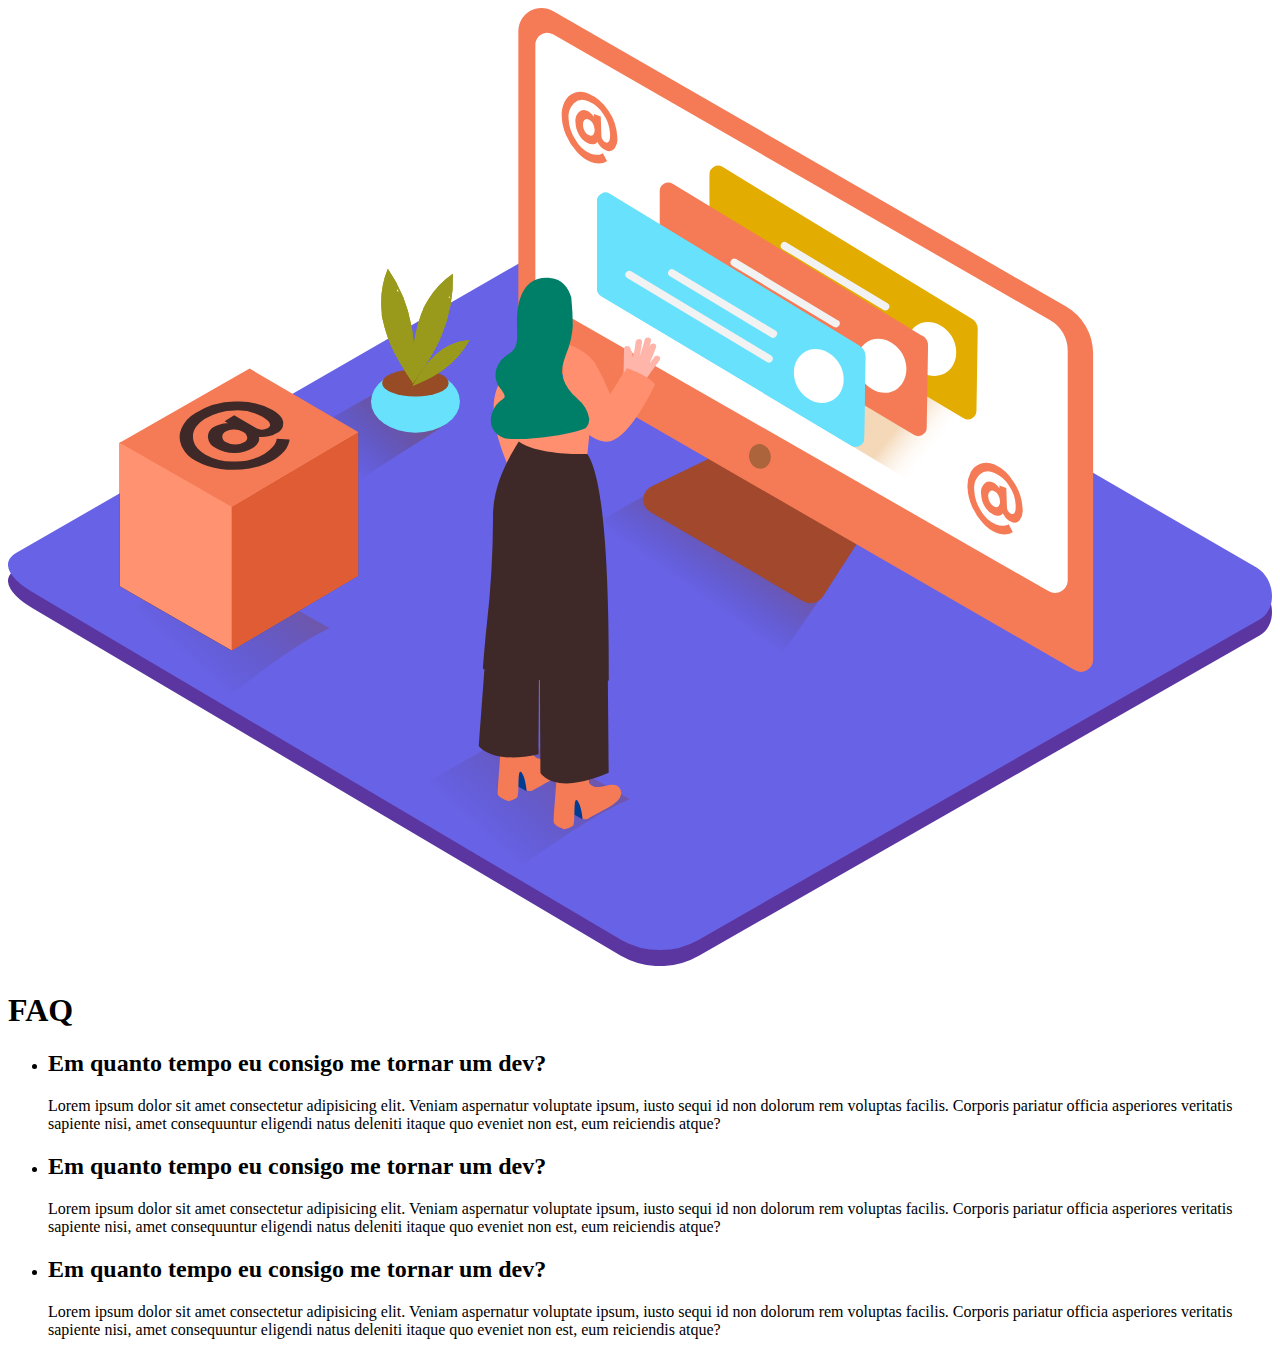
==== index.html @ ccb7d9c9 "questions" ====
<!DOCTYPE html>
<html lang="en">
<head>
    <meta charset="UTF-8">
    <meta http-equiv="X-UA-Compatible" content="IE=edge">
    <meta name="viewport" content="width=device-width, initial-scale=1.0">
    <link rel="shortcut icon" href="imagens/favicon.png" type="image/x-icon">
    <title>MapaDevWeek - FAQ</title>
</head>
<body>
    <main>
        <section>
            <img src="/imagens/ilustracao-computador.svg" class="Logo" alt="Mulher Mexendo No Computador">

            <div class="content">
                <h1>FAQ</h1>

                <ul class="items">
                    <li class="item">
                        <h2 class="question">
                            Em quanto tempo eu consigo me tornar um dev?    
                        </h2>

                        <p class="answer">
                            Lorem ipsum dolor sit amet consectetur adipisicing elit. Veniam aspernatur voluptate ipsum, iusto sequi id non dolorum rem voluptas facilis. Corporis pariatur officia asperiores veritatis sapiente nisi, amet consequuntur eligendi natus deleniti itaque quo eveniet non est, eum reiciendis atque?
                        </p>
                    </li>
                    
                    <li class="item">
                        <h2 class="question">
                            Em quanto tempo eu consigo me tornar um dev?    
                        </h2>

                        <p class="answer">
                            Lorem ipsum dolor sit amet consectetur adipisicing elit. Veniam aspernatur voluptate ipsum, iusto sequi id non dolorum rem voluptas facilis. Corporis pariatur officia asperiores veritatis sapiente nisi, amet consequuntur eligendi natus deleniti itaque quo eveniet non est, eum reiciendis atque?
                        </p>
                    </li>

                    <li class="item">
                        <h2 class="question">
                            Em quanto tempo eu consigo me tornar um dev?    
                        </h2>

                        <p class="answer">
                            Lorem ipsum dolor sit amet consectetur adipisicing elit. Veniam aspernatur voluptate ipsum, iusto sequi id non dolorum rem voluptas facilis. Corporis pariatur officia asperiores veritatis sapiente nisi, amet consequuntur eligendi natus deleniti itaque quo eveniet non est, eum reiciendis atque?
                        </p>
                    </li>
                </ul>
            </div>
        </section>
    </main>
</body>
</html>
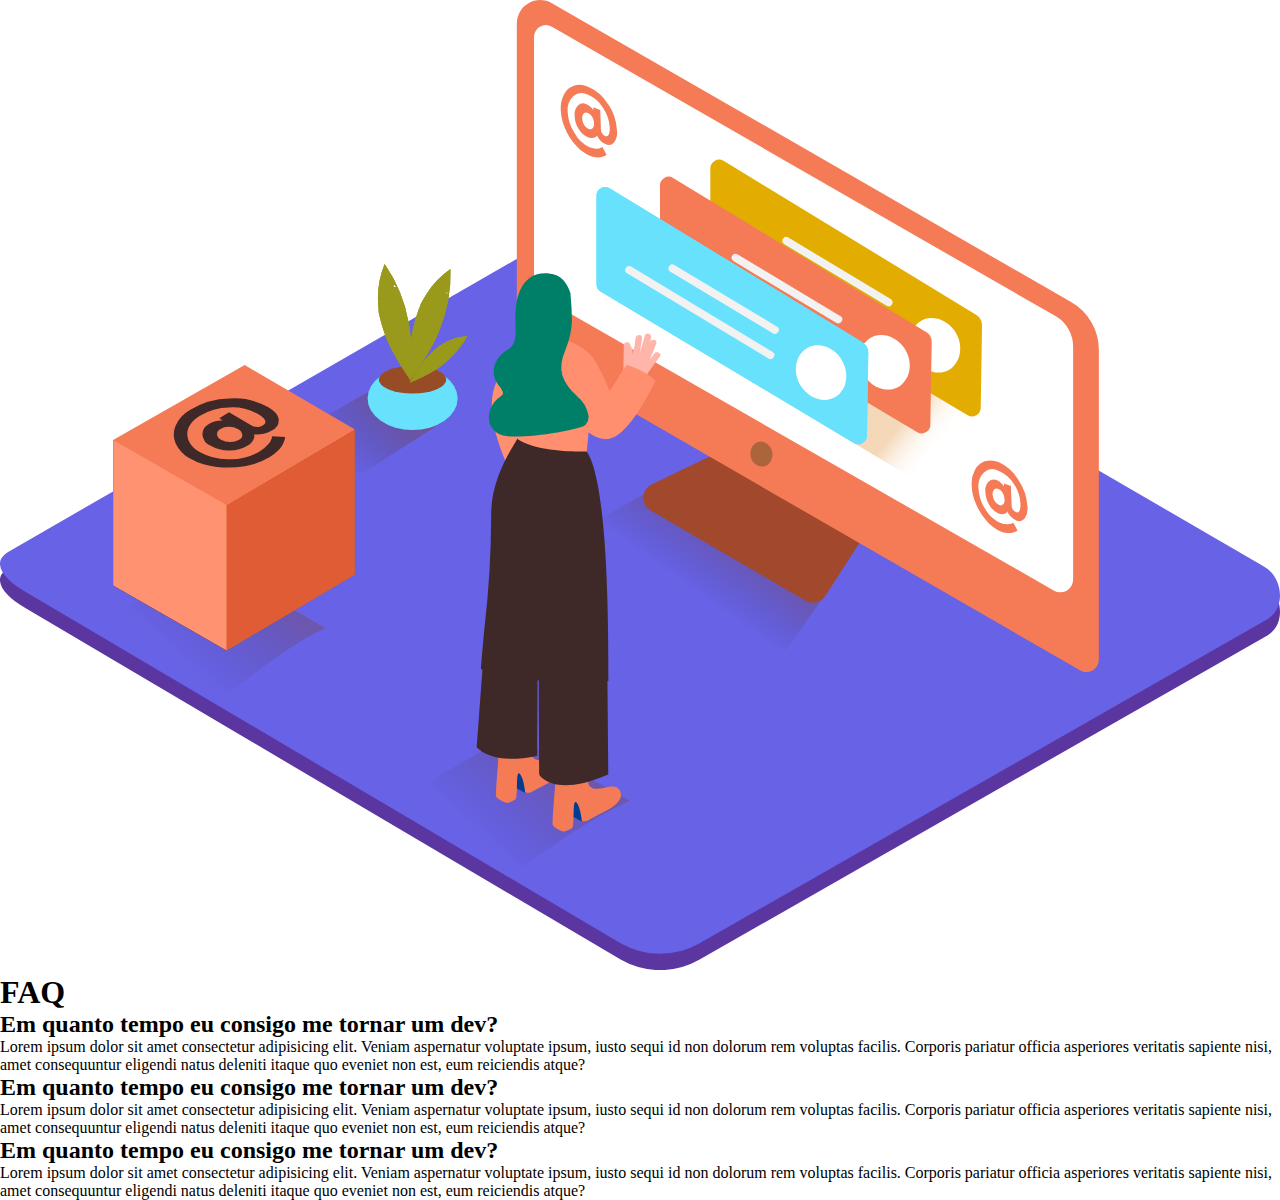
==== commit 5fb1b43d: "add css" ====
--- a/index.html
+++ b/index.html
@@ -4,6 +4,8 @@
     <meta charset="UTF-8">
     <meta http-equiv="X-UA-Compatible" content="IE=edge">
     <meta name="viewport" content="width=device-width, initial-scale=1.0">
+
+    <link rel="stylesheet" href="styles.css">
     <link rel="shortcut icon" href="imagens/favicon.png" type="image/x-icon">
     <title>MapaDevWeek - FAQ</title>
 </head>
--- a/styles.css
+++ b/styles.css
@@ -0,0 +1,5 @@
+* {
+  margin: 0;
+  padding: 0;
+  box-sizing: border-box;
+}
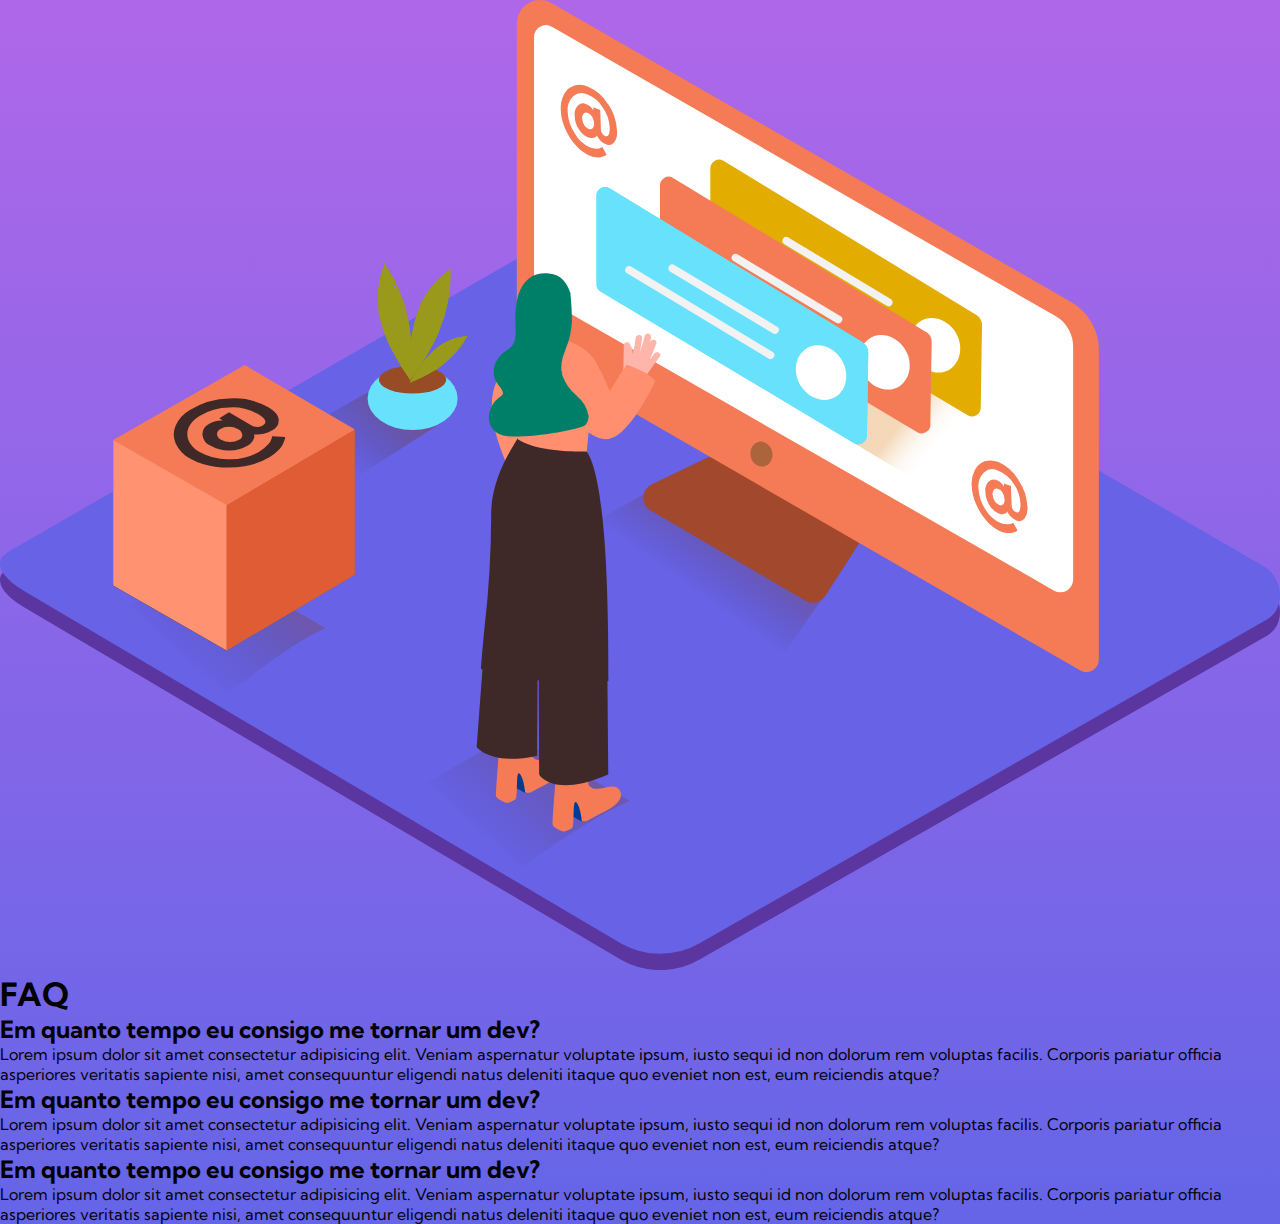
==== commit 70262828: "estilizando body" ====
--- a/index.html
+++ b/index.html
@@ -6,6 +6,7 @@
     <meta name="viewport" content="width=device-width, initial-scale=1.0">
 
     <link rel="stylesheet" href="styles.css">
+    <link rel="stylesheet" href="https://fonts.googleapis.com/css2?family=Kumbh+Sans:wght@400;700&display=swap">
     <link rel="shortcut icon" href="imagens/favicon.png" type="image/x-icon">
     <title>MapaDevWeek - FAQ</title>
 </head>
--- a/styles.css
+++ b/styles.css
@@ -1,5 +1,16 @@
+/* @import url("https://fonts.googleapis.com/css2?family=Kumbh+Sans:wght@400;700&display=swap"); */
+
 * {
   margin: 0;
   padding: 0;
   box-sizing: border-box;
 }
+
+body {
+  min-height: 100%;
+  font-family: "Kumbh Sans", sans-serif;
+  background: linear-gradient(#af67e9, #6565e7);
+}
+
+/* main {
+} */
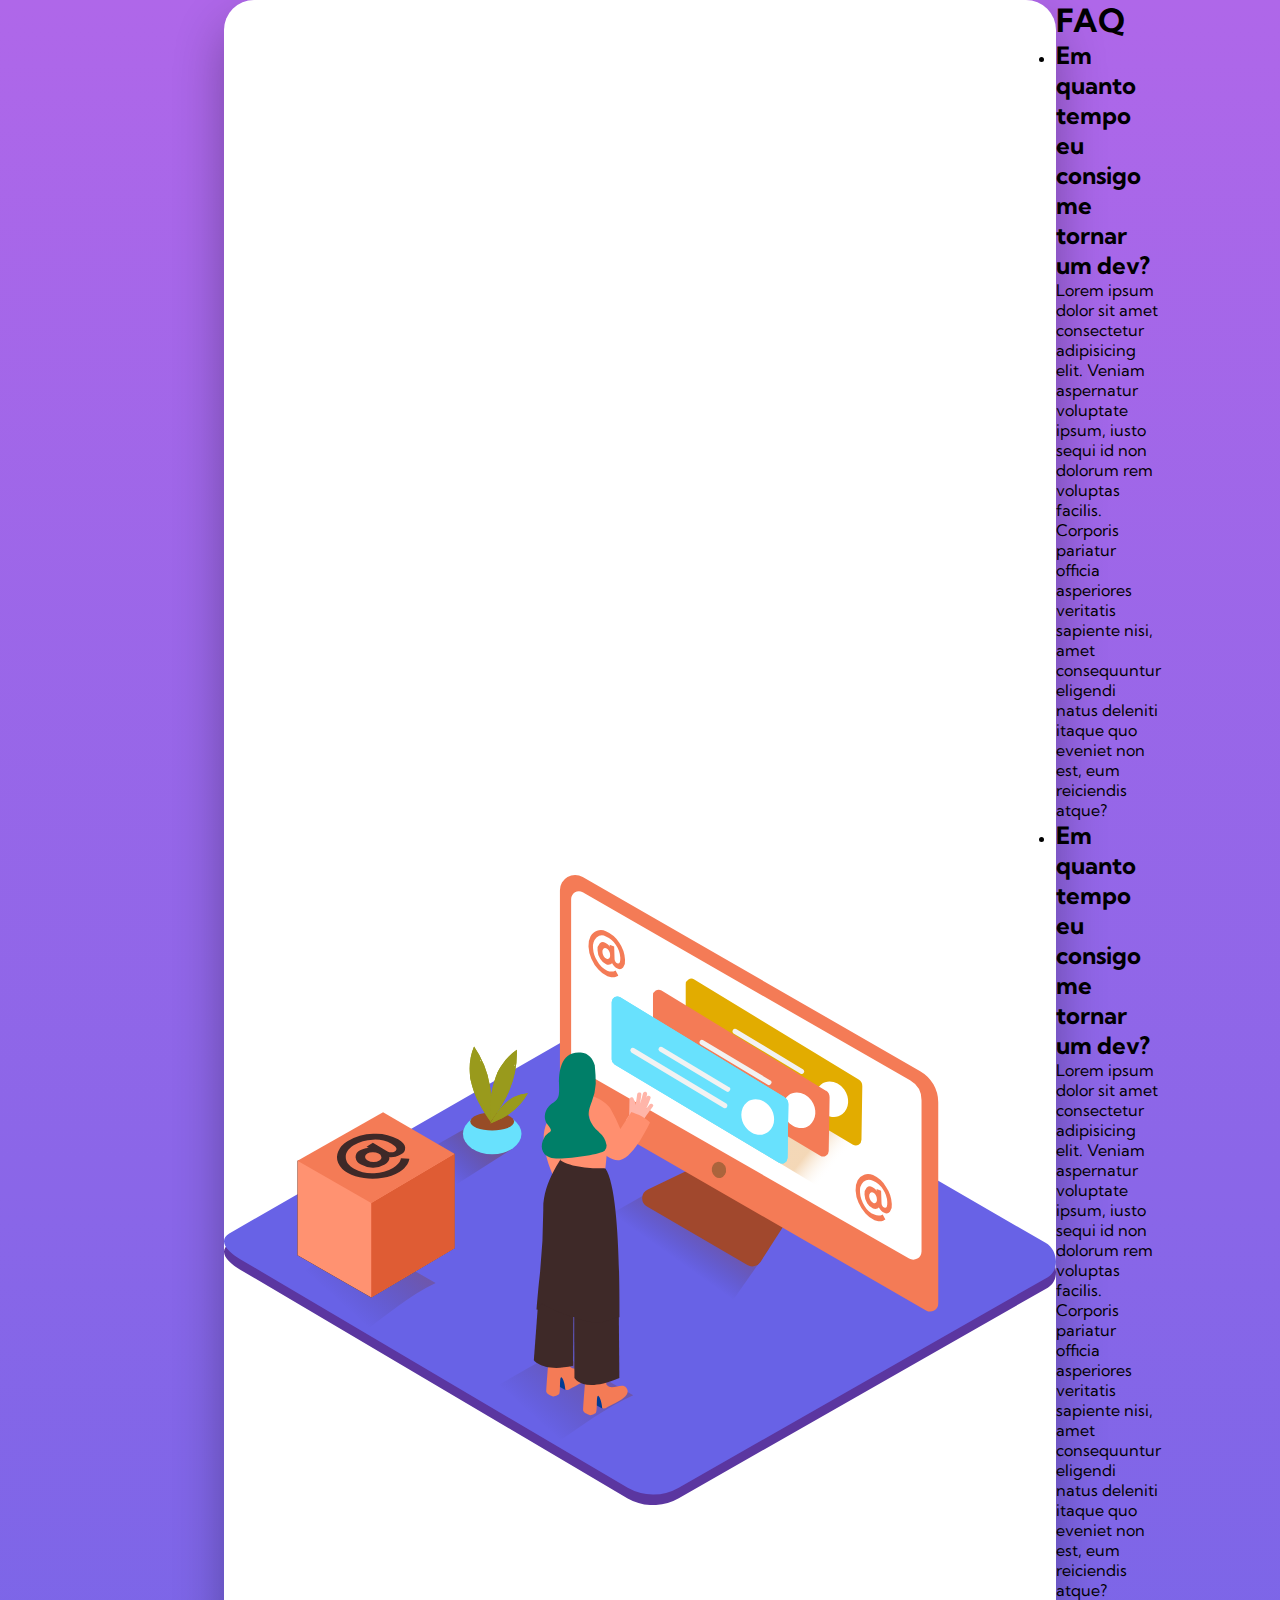
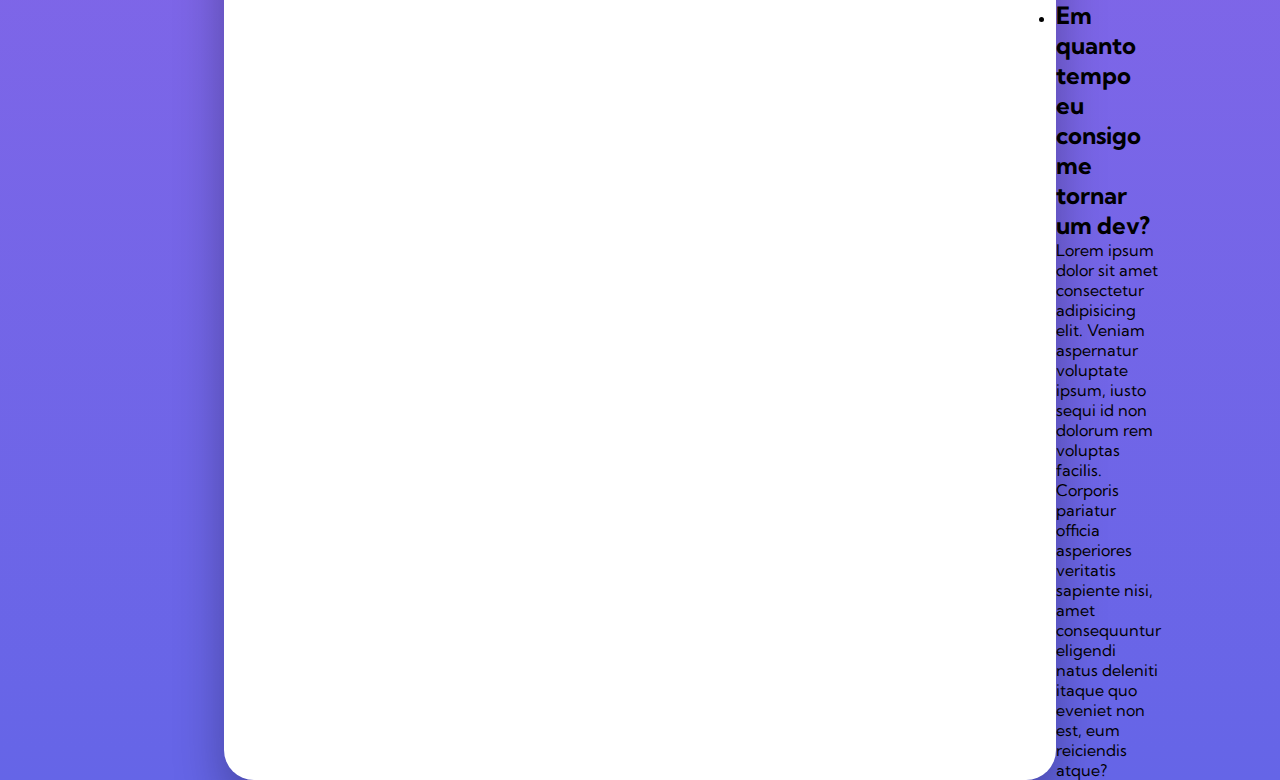
==== commit 84b90f74: "estilizando faq" ====
--- a/index.html
+++ b/index.html
@@ -12,7 +12,7 @@
 </head>
 <body>
     <main>
-        <section>
+        <section id="faq">
             <img src="/imagens/ilustracao-computador.svg" class="Logo" alt="Mulher Mexendo No Computador">
 
             <div class="content">
--- a/styles.css
+++ b/styles.css
@@ -12,5 +12,19 @@
   background: linear-gradient(#af67e9, #6565e7);
 }
 
-/* main {
-} */
+main {
+  display: flex;
+  justify-content: center;
+  align-items: center;
+  min-height: 100vh;
+}
+
+#faq {
+  width: 65%;
+  min-height: 450px;
+  box-shadow: 0px 25px 50px rgba(0, 0, 0, 0.3);
+  background-color: #fff;
+  display: flex;
+  align-items: center;
+  border-radius: 30px;
+}
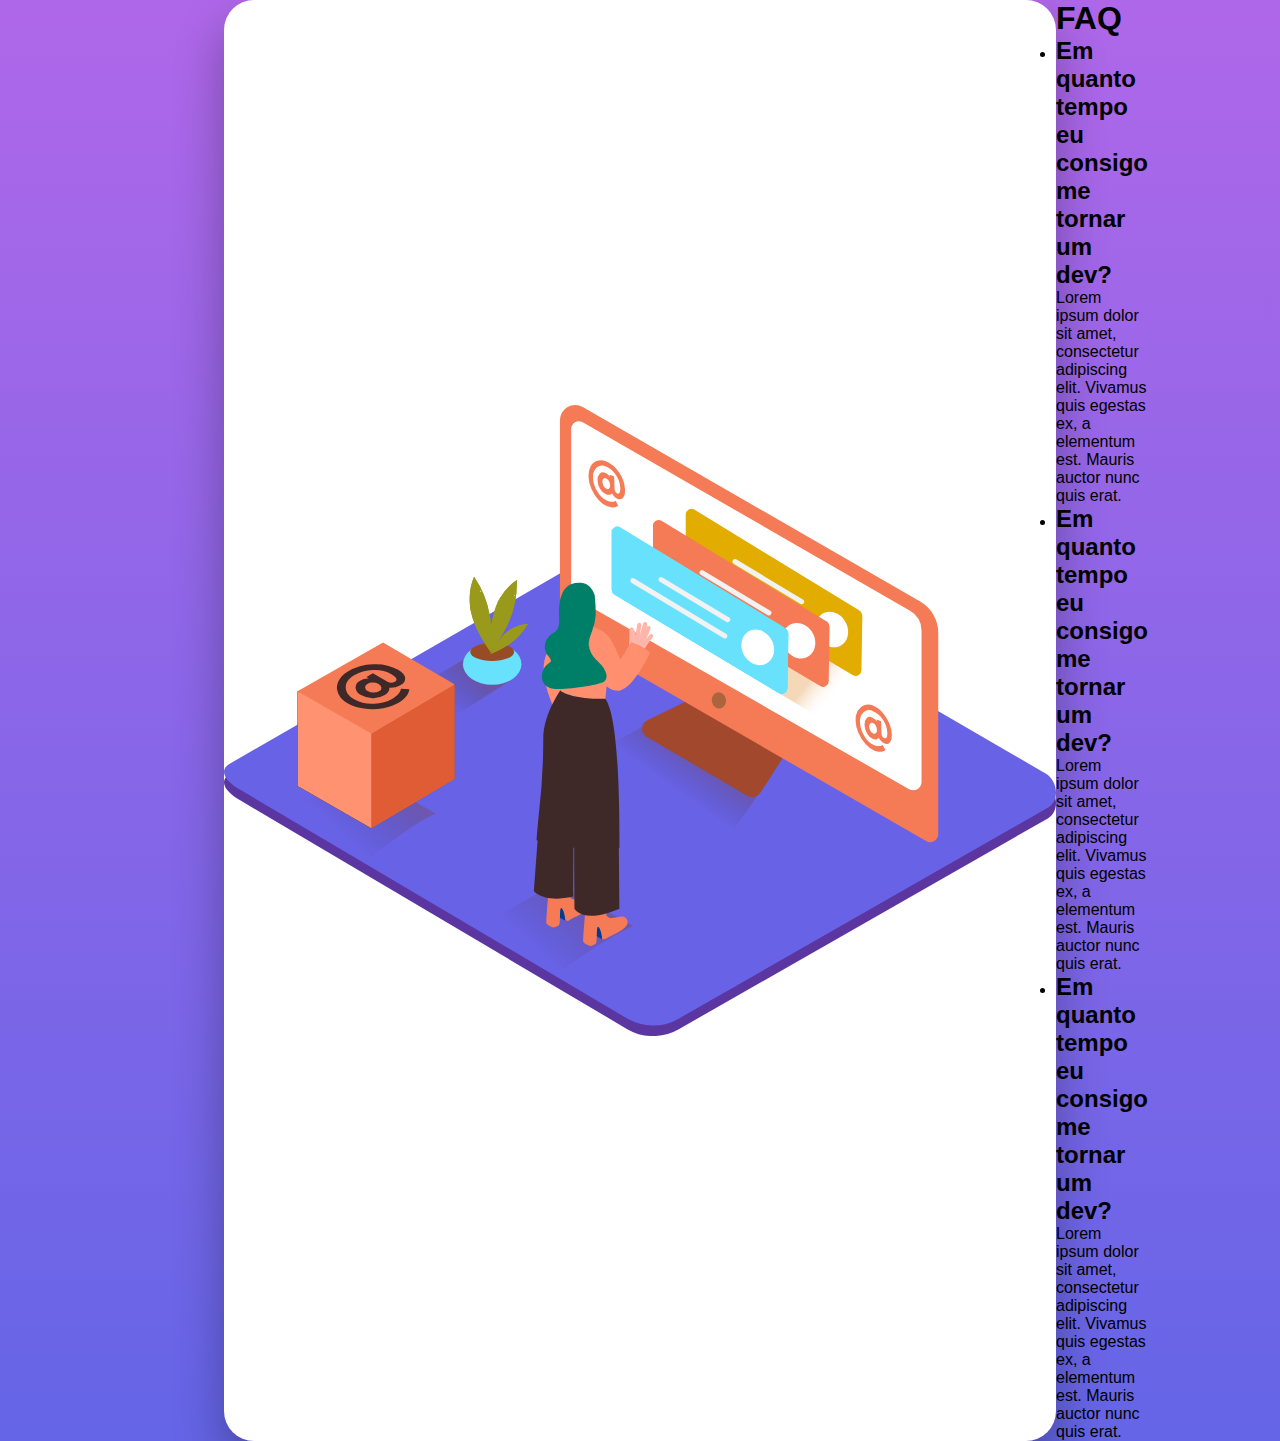
==== commit b9af644f: "add a test" ====
--- a/index.html
+++ b/index.html
@@ -6,14 +6,13 @@
     <meta name="viewport" content="width=device-width, initial-scale=1.0">
 
     <link rel="stylesheet" href="styles.css">
-    <link rel="stylesheet" href="https://fonts.googleapis.com/css2?family=Kumbh+Sans:wght@400;700&display=swap">
     <link rel="shortcut icon" href="imagens/favicon.png" type="image/x-icon">
     <title>MapaDevWeek - FAQ</title>
 </head>
 <body>
     <main>
         <section id="faq">
-            <img src="/imagens/ilustracao-computador.svg" class="Logo" alt="Mulher Mexendo No Computador">
+            <img src="/imagens/ilustracao-computador.svg" class="logo" alt="Mulher Mexendo No Computador">
 
             <div class="content">
                 <h1>FAQ</h1>
@@ -25,7 +24,8 @@
                         </h2>
 
                         <p class="answer">
-                            Lorem ipsum dolor sit amet consectetur adipisicing elit. Veniam aspernatur voluptate ipsum, iusto sequi id non dolorum rem voluptas facilis. Corporis pariatur officia asperiores veritatis sapiente nisi, amet consequuntur eligendi natus deleniti itaque quo eveniet non est, eum reiciendis atque?
+                            Lorem ipsum dolor sit amet, consectetur adipiscing elit. Vivamus
+                            quis egestas ex, a elementum est. Mauris auctor nunc quis erat.
                         </p>
                     </li>
                     
@@ -35,7 +35,8 @@
                         </h2>
 
                         <p class="answer">
-                            Lorem ipsum dolor sit amet consectetur adipisicing elit. Veniam aspernatur voluptate ipsum, iusto sequi id non dolorum rem voluptas facilis. Corporis pariatur officia asperiores veritatis sapiente nisi, amet consequuntur eligendi natus deleniti itaque quo eveniet non est, eum reiciendis atque?
+                            Lorem ipsum dolor sit amet, consectetur adipiscing elit. Vivamus
+                            quis egestas ex, a elementum est. Mauris auctor nunc quis erat.
                         </p>
                     </li>
 
@@ -45,7 +46,8 @@
                         </h2>
 
                         <p class="answer">
-                            Lorem ipsum dolor sit amet consectetur adipisicing elit. Veniam aspernatur voluptate ipsum, iusto sequi id non dolorum rem voluptas facilis. Corporis pariatur officia asperiores veritatis sapiente nisi, amet consequuntur eligendi natus deleniti itaque quo eveniet non est, eum reiciendis atque?
+                            Lorem ipsum dolor sit amet, consectetur adipiscing elit. Vivamus
+                            quis egestas ex, a elementum est. Mauris auctor nunc quis erat.
                         </p>
                     </li>
                 </ul>
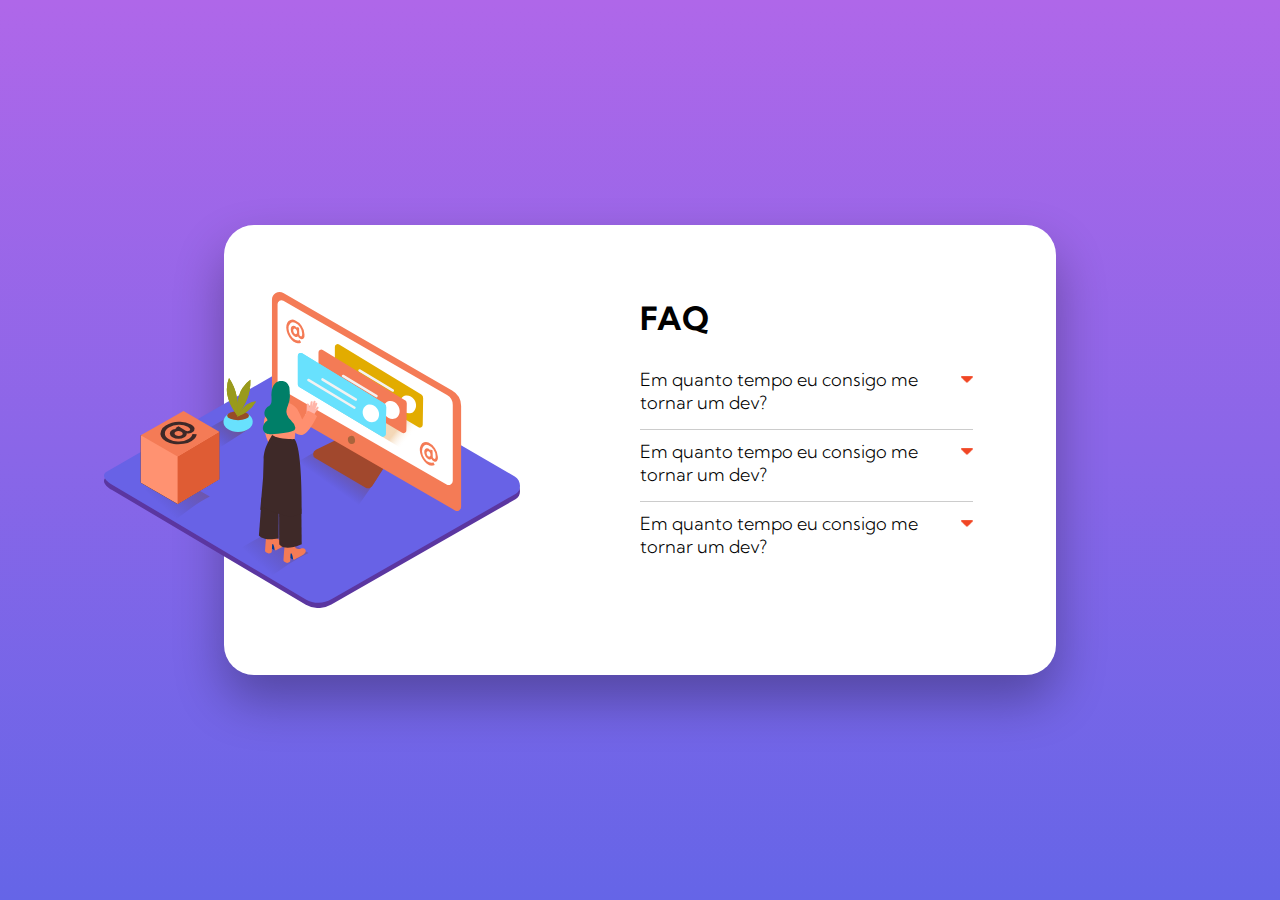
==== commit 6d2953a8: "add javascript" ====
--- a/index.html
+++ b/index.html
@@ -54,5 +54,6 @@
             </div>
         </section>
     </main>
+    <script src="faq.js"></script>
 </body>
 </html>--- a/styles.css
+++ b/styles.css
@@ -1,15 +1,18 @@
-/* @import url("https://fonts.googleapis.com/css2?family=Kumbh+Sans:wght@400;700&display=swap"); */
+@import url("https://fonts.googleapis.com/css2?family=Kumbh+Sans:wght@400;700&display=swap");
 
 * {
   margin: 0;
   padding: 0;
-  box-sizing: border-box;
+  font-weight: 300;
+}
+
+html {
+  background: linear-gradient(#af67e9, #6565e7);
+  min-height: 100%;
 }
 
 body {
-  min-height: 100%;
   font-family: "Kumbh Sans", sans-serif;
-  background: linear-gradient(#af67e9, #6565e7);
 }
 
 main {
@@ -22,9 +25,101 @@
 #faq {
   width: 65%;
   min-height: 450px;
-  box-shadow: 0px 25px 50px rgba(0, 0, 0, 0.3);
+  box-shadow: 0px 25px 50px rgba(0, 0, 0, 0.3); /*https://developer.mozilla.org/en-US/docs/Web/CSS/box-shadow*/
   background-color: #fff;
   display: flex;
   align-items: center;
   border-radius: 30px;
 }
+
+#faq .logo {
+  position: relative;
+  left: -120px;
+  width: 50%;
+  margin: 50px 0;
+}
+
+#faq .content {
+  width: 40%;
+  padding-bottom: 20px;
+}
+
+#faq .content h1 {
+  font-size: 32px;
+  font-weight: 700;
+  margin-bottom: 30px;
+}
+
+#faq .items {
+  list-style-type: none;
+}
+
+#faq .items .item {
+  cursor: pointer;
+  background-image: url(./imagens/icone-seta-pra-baixo.png);
+  background-repeat: no-repeat;
+  background-position: top 8px right 0;
+  background-size: 12px;
+  border-bottom: 1px solid #ccc;
+  margin: 10px 0;
+}
+
+#faq .items .item:last-child {
+  border-bottom: none;
+}
+
+#faq .items .item .question {
+  padding-bottom: 15px;
+  transition: 0.2s ease;
+  font-size: 18px;
+  width: 90%;
+}
+
+#faq .items .item .question:hover {
+  color: #f47c57;
+}
+
+#faq .items .item .answer {
+  display: none;
+  padding-bottom: 15px;
+  font-size: 12px;
+}
+
+/* Responsividade da aplicação */
+
+@media (max-width: 1140px) {
+  #faq {
+    flex-direction: column;
+    width: 90%;
+  }
+
+  #faq .content {
+    width: 100%;
+  }
+
+  #faq .content h1 {
+    font-size: 24px;
+    text-align: center;
+  }
+
+  #faq .items {
+    width: 80%;
+    margin: 0 auto;
+  }
+
+  #faq .items .question {
+    font-size: 16px;
+  }
+
+  #faq .logo {
+    width: 40%;
+    left: 0;
+    margin: 30px 0;
+  }
+}
+
+@media (max-width: 425px) {
+  #faq {
+    height: 540px;
+  }
+}
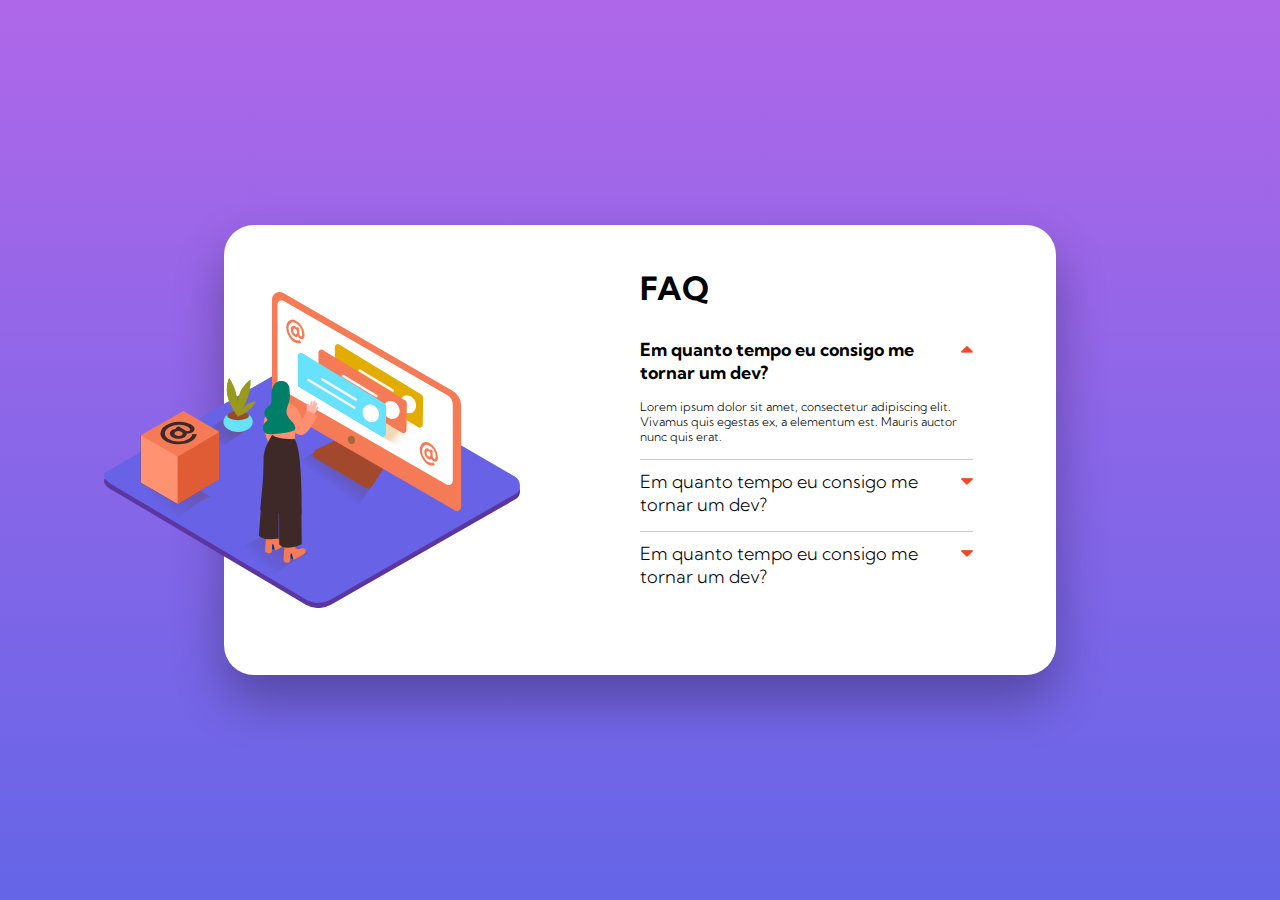
==== commit 4762a2d4: "estilizano items ativos" ====
--- a/index.html
+++ b/index.html
@@ -18,7 +18,7 @@
                 <h1>FAQ</h1>
 
                 <ul class="items">
-                    <li class="item">
+                    <li class="item active">
                         <h2 class="question">
                             Em quanto tempo eu consigo me tornar um dev?    
                         </h2>
--- a/styles.css
+++ b/styles.css
@@ -85,6 +85,20 @@
   font-size: 12px;
 }
 
+/* Items ativos */
+
+#faq .items .item.active h2 {
+  font-weight: 700;
+}
+
+#faq .items .item.active .answer {
+  display: block;
+}
+
+#faq .items .item.active {
+  background-image: url(./imagens/icone-seta-pra-cima.png);
+}
+
 /* Responsividade da aplicação */
 
 @media (max-width: 1140px) {
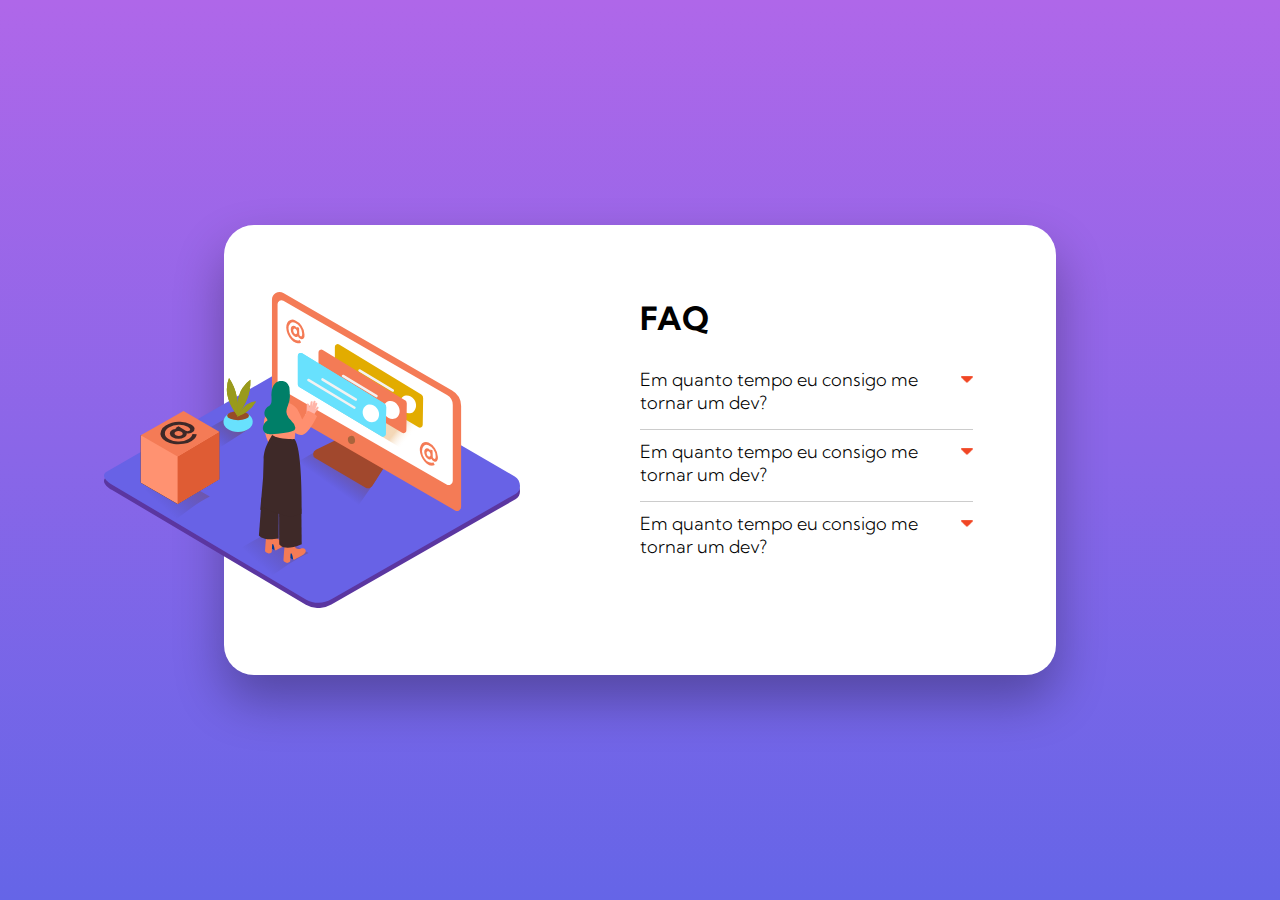
==== commit e4feddeb: "finish javascript" ====
--- a/index.html
+++ b/index.html
@@ -18,7 +18,7 @@
                 <h1>FAQ</h1>
 
                 <ul class="items">
-                    <li class="item active">
+                    <li class="item">
                         <h2 class="question">
                             Em quanto tempo eu consigo me tornar um dev?    
                         </h2>
